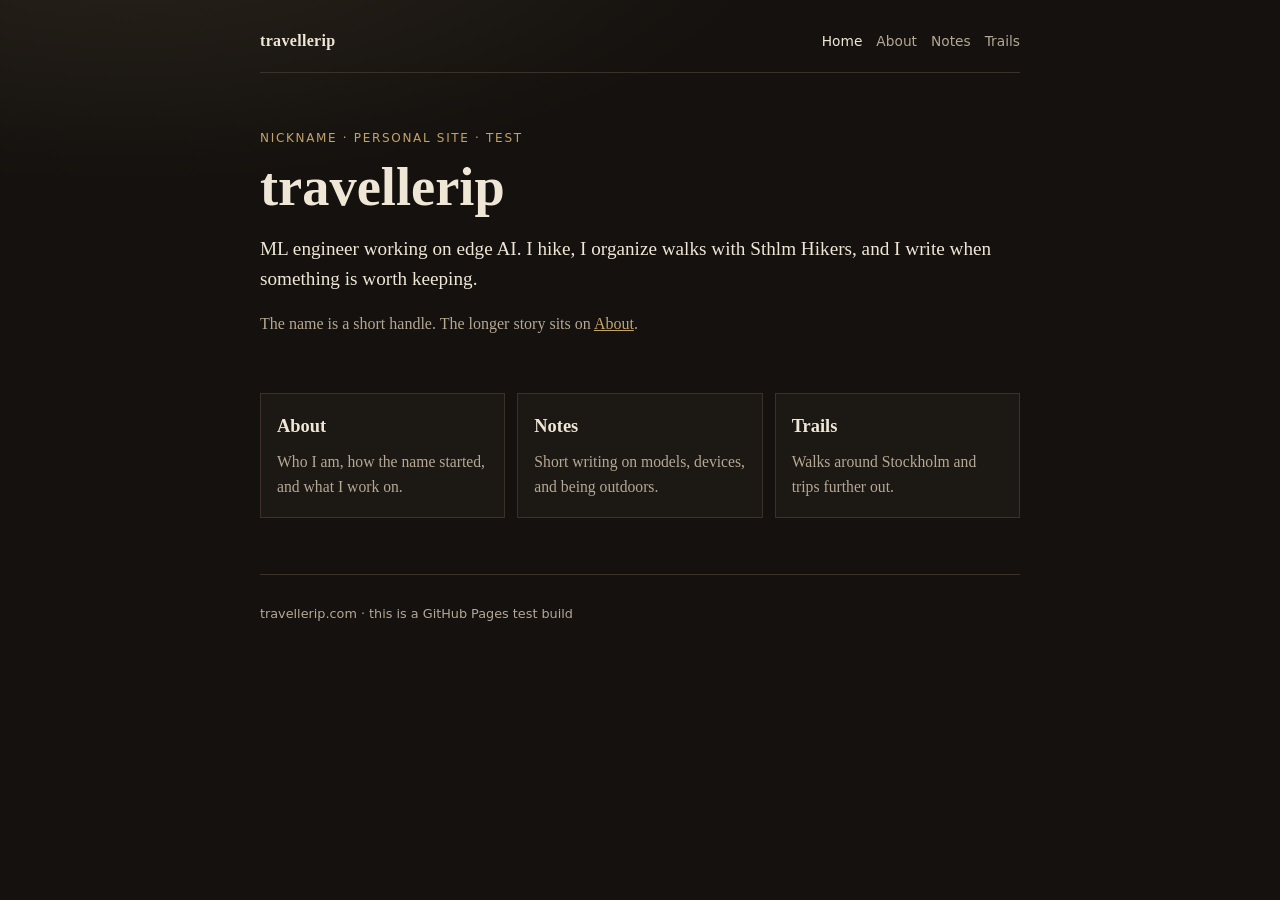
==== index.html @ 00bb933c "Add first travellerip personal site for GitHub Pages. Co-authored-by: Cursor <cursoragent@cursor.com" ====
<!DOCTYPE html>
<html lang="en">
  <head>
    <meta charset="utf-8" />
    <meta name="viewport" content="width=device-width, initial-scale=1" />
    <title>travellerip</title>
    <meta name="description" content="Personal site of travellerip — edge AI, walking, and notes." />
    <link rel="stylesheet" href="styles.css" />
    <link rel="icon" href="favicon.svg" type="image/svg+xml" />
  </head>
  <body>
    <div class="page">
      <header class="site-header">
        <a class="mark" href="index.html">travellerip</a>
        <nav>
          <a aria-current="page" href="index.html">Home</a>
          <a href="about.html">About</a>
          <a href="notes.html">Notes</a>
          <a href="trails.html">Trails</a>
        </nav>
      </header>

      <main>
        <section class="hero">
          <p class="eyebrow">nickname · personal site · test</p>
          <h1>travellerip</h1>
          <p class="lede">
            ML engineer working on edge AI. I hike, I organize walks with
            Sthlm Hikers, and I write when something is worth keeping.
          </p>
          <p class="sub">
            The name is a short handle. The longer story sits on
            <a href="about.html">About</a>.
          </p>
        </section>

        <section class="grid">
          <a class="card" href="about.html">
            <h2>About</h2>
            <p>Who I am, how the name started, and what I work on.</p>
          </a>
          <a class="card" href="notes.html">
            <h2>Notes</h2>
            <p>Short writing on models, devices, and being outdoors.</p>
          </a>
          <a class="card" href="trails.html">
            <h2>Trails</h2>
            <p>Walks around Stockholm and trips further out.</p>
          </a>
        </section>
      </main>

      <footer>
        <p>travellerip.com · this is a GitHub Pages test build</p>
      </footer>
    </div>
  </body>
</html>
---- styles.css ----
:root {
  --bg: #14110e;
  --paper: #1c1814;
  --ink: #efe6d6;
  --muted: #b5a894;
  --line: #3a3228;
  --accent: #c4a36a;
  --accent-2: #6f8f6a;
}

* {
  box-sizing: border-box;
}

html,
body {
  margin: 0;
  padding: 0;
}

body {
  min-height: 100vh;
  background:
    radial-gradient(1200px 500px at 10% -10%, #2a241c 0%, transparent 55%),
    var(--bg);
  color: var(--ink);
  font-family: "Iowan Old Style", "Palatino Linotype", Palatino, Georgia, serif;
  line-height: 1.6;
}

.page {
  width: min(760px, calc(100% - 40px));
  margin: 0 auto;
  padding: 28px 0 56px;
}

.site-header {
  display: flex;
  align-items: baseline;
  justify-content: space-between;
  gap: 16px;
  padding-bottom: 18px;
  border-bottom: 1px solid var(--line);
}

.mark {
  font-weight: 700;
  letter-spacing: 0.02em;
  color: var(--ink);
  text-decoration: none;
}

nav {
  display: flex;
  flex-wrap: wrap;
  gap: 14px;
  font-family: ui-sans-serif, system-ui, sans-serif;
  font-size: 0.86rem;
}

nav a {
  color: var(--muted);
  text-decoration: none;
}

nav a[aria-current="page"],
nav a:hover {
  color: var(--ink);
}

.hero {
  padding: 56px 0 28px;
}

.eyebrow {
  margin: 0 0 10px;
  font-family: ui-sans-serif, system-ui, sans-serif;
  font-size: 0.75rem;
  letter-spacing: 0.14em;
  text-transform: uppercase;
  color: var(--accent);
}

h1 {
  margin: 0 0 16px;
  font-size: clamp(2.2rem, 6vw, 3.4rem);
  line-height: 1.1;
  font-weight: 600;
}

.lede {
  margin: 0 0 14px;
  font-size: 1.2rem;
  color: var(--ink);
}

.sub,
.muted,
footer {
  color: var(--muted);
}

.sub a,
.prose a,
.card {
  color: var(--accent);
}

.grid {
  display: grid;
  grid-template-columns: repeat(auto-fit, minmax(190px, 1fr));
  gap: 12px;
  margin-top: 12px;
}

.card {
  display: block;
  padding: 18px 16px;
  background: var(--paper);
  border: 1px solid var(--line);
  text-decoration: none;
  color: var(--ink);
}

.card h2 {
  margin: 0 0 8px;
  font-size: 1.15rem;
}

.card p {
  margin: 0;
  color: var(--muted);
  font-size: 0.98rem;
}

.prose {
  padding-top: 40px;
}

.prose h2 {
  margin-top: 36px;
  font-size: 1.25rem;
}

.note {
  padding: 12px 14px;
  border-left: 3px solid var(--accent-2);
  background: #1a2018;
  color: #d5dcc8;
}

.links,
.list {
  padding-left: 18px;
}

.list li {
  margin: 12px 0;
}

.list .muted {
  display: block;
  font-family: ui-sans-serif, system-ui, sans-serif;
  font-size: 0.75rem;
  letter-spacing: 0.08em;
  text-transform: uppercase;
}

footer {
  margin-top: 56px;
  padding-top: 16px;
  border-top: 1px solid var(--line);
  font-family: ui-sans-serif, system-ui, sans-serif;
  font-size: 0.8rem;
}

@media (max-width: 560px) {
  .site-header {
    flex-direction: column;
  }
}
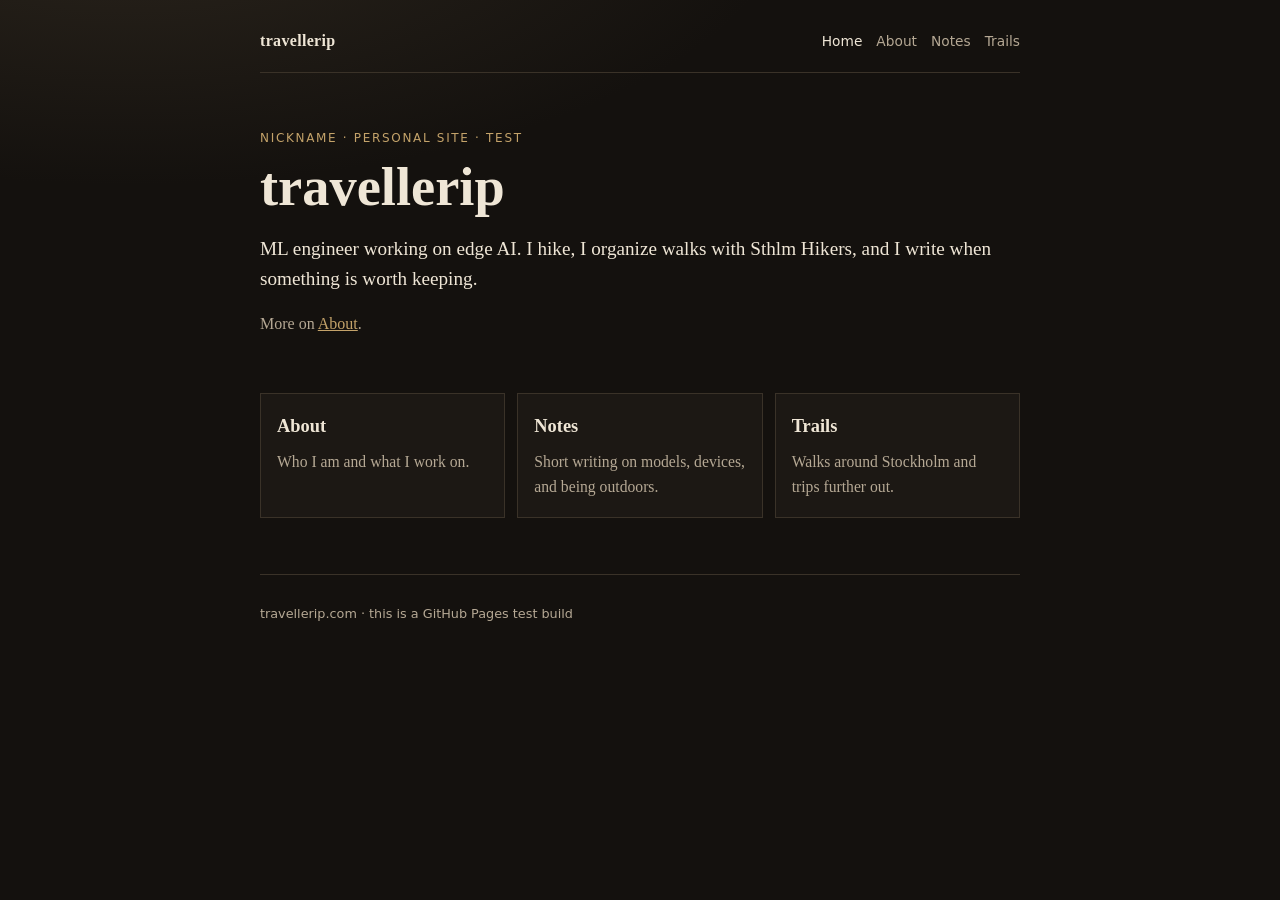
==== commit b1a36850: "Remove personal backstory from the About page. Co-authored-by: Cursor <cursoragent@cursor.com>" ====
--- a/index.html
+++ b/index.html
@@ -29,15 +29,14 @@
             Sthlm Hikers, and I write when something is worth keeping.
           </p>
           <p class="sub">
-            The name is a short handle. The longer story sits on
-            <a href="about.html">About</a>.
+            More on <a href="about.html">About</a>.
           </p>
         </section>
 
         <section class="grid">
           <a class="card" href="about.html">
             <h2>About</h2>
-            <p>Who I am, how the name started, and what I work on.</p>
+            <p>Who I am and what I work on.</p>
           </a>
           <a class="card" href="notes.html">
             <h2>Notes</h2>
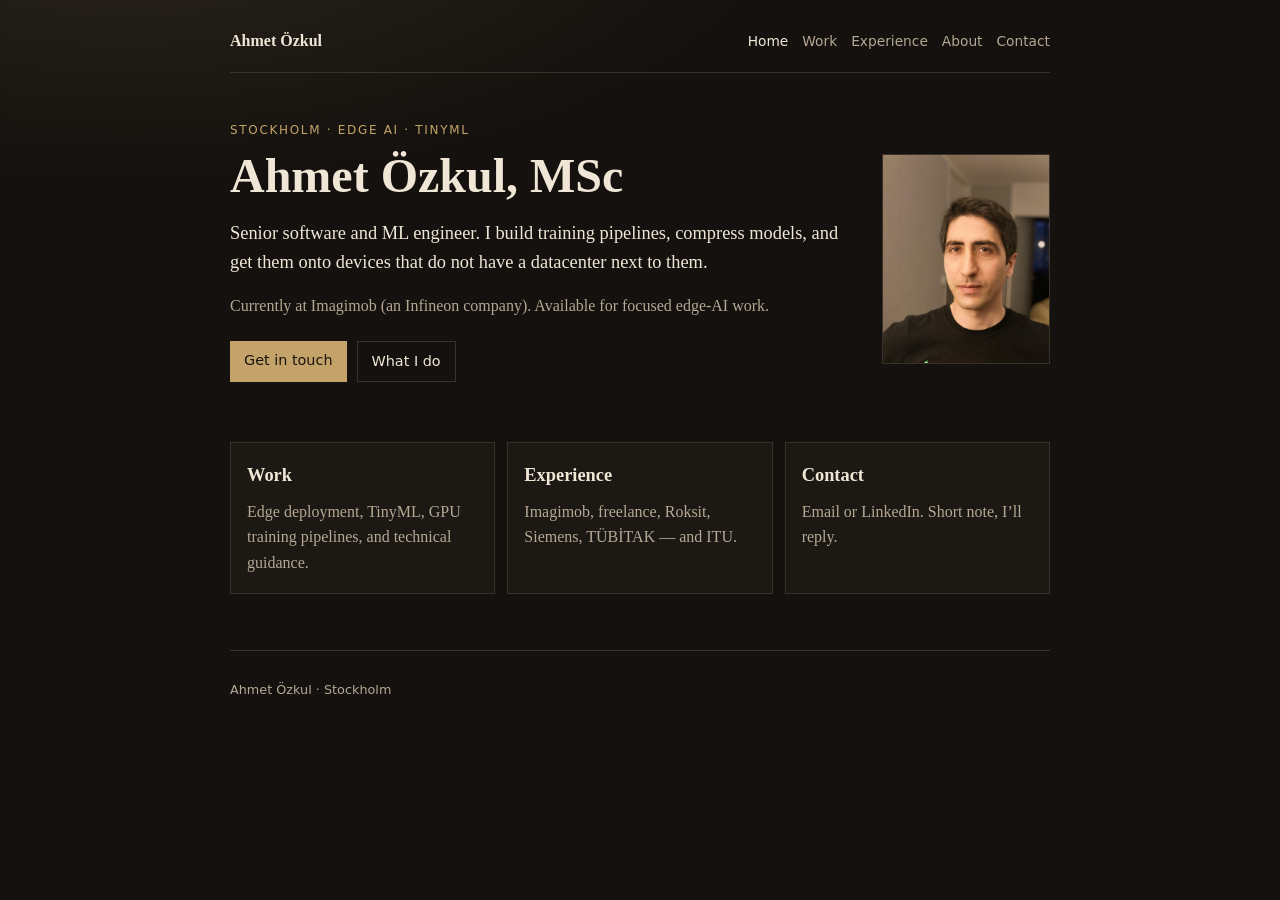
==== commit 40d98ff9: "Rebuild the site as a professional Ahmet Özkul page from the CV. Co-authored-by: Cursor <cursoragent" ====
--- a/index.html
+++ b/index.html
@@ -3,54 +3,64 @@
   <head>
     <meta charset="utf-8" />
     <meta name="viewport" content="width=device-width, initial-scale=1" />
-    <title>travellerip</title>
-    <meta name="description" content="Personal site of travellerip — edge AI, walking, and notes." />
+    <title>Ahmet Özkul — Edge AI &amp; ML Engineer</title>
+    <meta name="description" content="Ahmet Özkul, MSc. Senior software / ML engineer in Stockholm. Edge AI, TinyML, and production ML pipelines." />
     <link rel="stylesheet" href="styles.css" />
     <link rel="icon" href="favicon.svg" type="image/svg+xml" />
   </head>
   <body>
     <div class="page">
       <header class="site-header">
-        <a class="mark" href="index.html">travellerip</a>
+        <a class="mark" href="index.html">Ahmet Özkul</a>
         <nav>
           <a aria-current="page" href="index.html">Home</a>
+          <a href="work.html">Work</a>
+          <a href="experience.html">Experience</a>
           <a href="about.html">About</a>
-          <a href="notes.html">Notes</a>
-          <a href="trails.html">Trails</a>
+          <a href="contact.html">Contact</a>
         </nav>
       </header>
 
       <main>
-        <section class="hero">
-          <p class="eyebrow">nickname · personal site · test</p>
-          <h1>travellerip</h1>
-          <p class="lede">
-            ML engineer working on edge AI. I hike, I organize walks with
-            Sthlm Hikers, and I write when something is worth keeping.
-          </p>
-          <p class="sub">
-            More on <a href="about.html">About</a>.
-          </p>
+        <section class="hero hero-split">
+          <div>
+            <p class="eyebrow">Stockholm · Edge AI · TinyML</p>
+            <h1>Ahmet Özkul, MSc</h1>
+            <p class="lede">
+              Senior software and ML engineer. I build training pipelines,
+              compress models, and get them onto devices that do not have a
+              datacenter next to them.
+            </p>
+            <p class="sub">
+              Currently at Imagimob (an Infineon company). Available for
+              focused edge-AI work.
+            </p>
+            <p class="actions">
+              <a class="btn" href="contact.html">Get in touch</a>
+              <a class="btn ghost" href="work.html">What I do</a>
+            </p>
+          </div>
+          <img class="portrait" src="photo.jpg" alt="Portrait of Ahmet Özkul" width="280" height="350" />
         </section>
 
         <section class="grid">
-          <a class="card" href="about.html">
-            <h2>About</h2>
-            <p>Who I am and what I work on.</p>
+          <a class="card" href="work.html">
+            <h2>Work</h2>
+            <p>Edge deployment, TinyML, GPU training pipelines, and technical guidance.</p>
           </a>
-          <a class="card" href="notes.html">
-            <h2>Notes</h2>
-            <p>Short writing on models, devices, and being outdoors.</p>
+          <a class="card" href="experience.html">
+            <h2>Experience</h2>
+            <p>Imagimob, freelance, Roksit, Siemens, TÜBİTAK — and ITU.</p>
           </a>
-          <a class="card" href="trails.html">
-            <h2>Trails</h2>
-            <p>Walks around Stockholm and trips further out.</p>
+          <a class="card" href="contact.html">
+            <h2>Contact</h2>
+            <p>Email or LinkedIn. Short note, I’ll reply.</p>
           </a>
         </section>
       </main>
 
       <footer>
-        <p>travellerip.com · this is a GitHub Pages test build</p>
+        <p>Ahmet Özkul · Stockholm</p>
       </footer>
     </div>
   </body>
--- a/styles.css
+++ b/styles.css
@@ -5,15 +5,11 @@
   --muted: #b5a894;
   --line: #3a3228;
   --accent: #c4a36a;
-  --accent-2: #6f8f6a;
 }
 
-* {
-  box-sizing: border-box;
-}
+* { box-sizing: border-box; }
 
-html,
-body {
+html, body {
   margin: 0;
   padding: 0;
 }
@@ -29,7 +25,7 @@
 }
 
 .page {
-  width: min(760px, calc(100% - 40px));
+  width: min(820px, calc(100% - 40px));
   margin: 0 auto;
   padding: 28px 0 56px;
 }
@@ -45,7 +41,6 @@
 
 .mark {
   font-weight: 700;
-  letter-spacing: 0.02em;
   color: var(--ink);
   text-decoration: none;
 }
@@ -68,8 +63,21 @@
   color: var(--ink);
 }
 
-.hero {
-  padding: 56px 0 28px;
+.hero { padding: 48px 0 24px; }
+
+.hero-split {
+  display: grid;
+  grid-template-columns: 1fr auto;
+  gap: 32px;
+  align-items: center;
+}
+
+.portrait {
+  width: 168px;
+  height: 210px;
+  object-fit: cover;
+  object-position: top;
+  border: 1px solid var(--line);
 }
 
 .eyebrow {
@@ -83,34 +91,48 @@
 
 h1 {
   margin: 0 0 16px;
-  font-size: clamp(2.2rem, 6vw, 3.4rem);
+  font-size: clamp(2rem, 5vw, 3rem);
   line-height: 1.1;
   font-weight: 600;
 }
 
 .lede {
   margin: 0 0 14px;
-  font-size: 1.2rem;
-  color: var(--ink);
+  font-size: 1.15rem;
 }
 
-.sub,
-.muted,
-footer {
-  color: var(--muted);
+.sub, .muted, footer { color: var(--muted); }
+
+a { color: var(--accent); }
+
+.actions {
+  display: flex;
+  flex-wrap: wrap;
+  gap: 10px;
+  margin-top: 22px;
 }
 
-.sub a,
-.prose a,
-.card {
-  color: var(--accent);
+.btn {
+  display: inline-block;
+  padding: 8px 14px;
+  background: var(--accent);
+  color: #1a140c;
+  text-decoration: none;
+  font-family: ui-sans-serif, system-ui, sans-serif;
+  font-size: 0.9rem;
+}
+
+.btn.ghost {
+  background: transparent;
+  color: var(--ink);
+  border: 1px solid var(--line);
 }
 
 .grid {
   display: grid;
   grid-template-columns: repeat(auto-fit, minmax(190px, 1fr));
   gap: 12px;
-  margin-top: 12px;
+  margin-top: 20px;
 }
 
 .card {
@@ -122,49 +144,45 @@
   color: var(--ink);
 }
 
-.card h2 {
-  margin: 0 0 8px;
-  font-size: 1.15rem;
+.card h2 { margin: 0 0 8px; font-size: 1.15rem; }
+.card p { margin: 0; color: var(--muted); }
+
+.prose { padding-top: 40px; }
+.prose h2 { margin-top: 32px; font-size: 1.25rem; }
+
+.offers article {
+  padding: 4px 0 8px;
 }
 
-.card p {
-  margin: 0;
-  color: var(--muted);
-  font-size: 0.98rem;
+.job {
+  margin: 28px 0;
+  padding-bottom: 8px;
+  border-bottom: 1px solid var(--line);
 }
 
-.prose {
-  padding-top: 40px;
+.job h2 {
+  margin: 0 0 4px;
+  font-size: 1.2rem;
 }
 
-.prose h2 {
-  margin-top: 36px;
-  font-size: 1.25rem;
+.job h2 span {
+  font-weight: 400;
+  color: var(--muted);
 }
 
-.note {
-  padding: 12px 14px;
-  border-left: 3px solid var(--accent-2);
-  background: #1a2018;
-  color: #d5dcc8;
-}
+.job .muted { margin: 0 0 10px; font-family: ui-sans-serif, system-ui, sans-serif; font-size: 0.85rem; }
 
-.links,
-.list {
-  padding-left: 18px;
-}
-
-.list li {
-  margin: 12px 0;
-}
-
+.list { padding-left: 18px; }
+.list li { margin: 12px 0; }
 .list .muted {
   display: block;
   font-family: ui-sans-serif, system-ui, sans-serif;
   font-size: 0.75rem;
-  letter-spacing: 0.08em;
+  letter-spacing: 0.06em;
   text-transform: uppercase;
 }
+
+.links { padding-left: 18px; }
 
 footer {
   margin-top: 56px;
@@ -174,8 +192,8 @@
   font-size: 0.8rem;
 }
 
-@media (max-width: 560px) {
-  .site-header {
-    flex-direction: column;
-  }
+@media (max-width: 640px) {
+  .site-header { flex-direction: column; }
+  .hero-split { grid-template-columns: 1fr; }
+  .portrait { width: 132px; height: 165px; }
 }
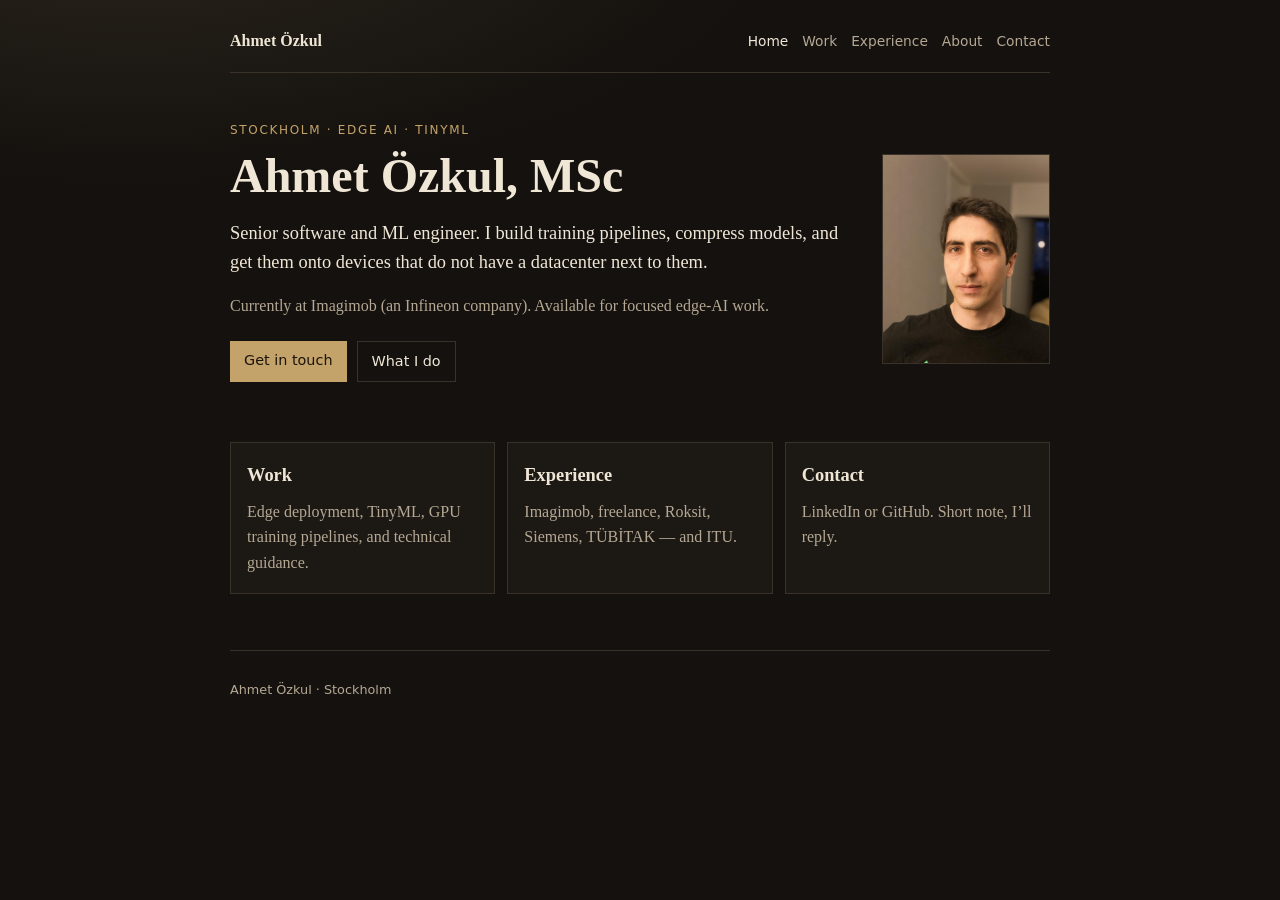
==== commit aeb3eb65: "Remove customer/accelerator mentions and hide email on the site. Co-authored-by: Cursor <cursoragent" ====
--- a/index.html
+++ b/index.html
@@ -54,7 +54,7 @@
           </a>
           <a class="card" href="contact.html">
             <h2>Contact</h2>
-            <p>Email or LinkedIn. Short note, I’ll reply.</p>
+            <p>LinkedIn or GitHub. Short note, I’ll reply.</p>
           </a>
         </section>
       </main>
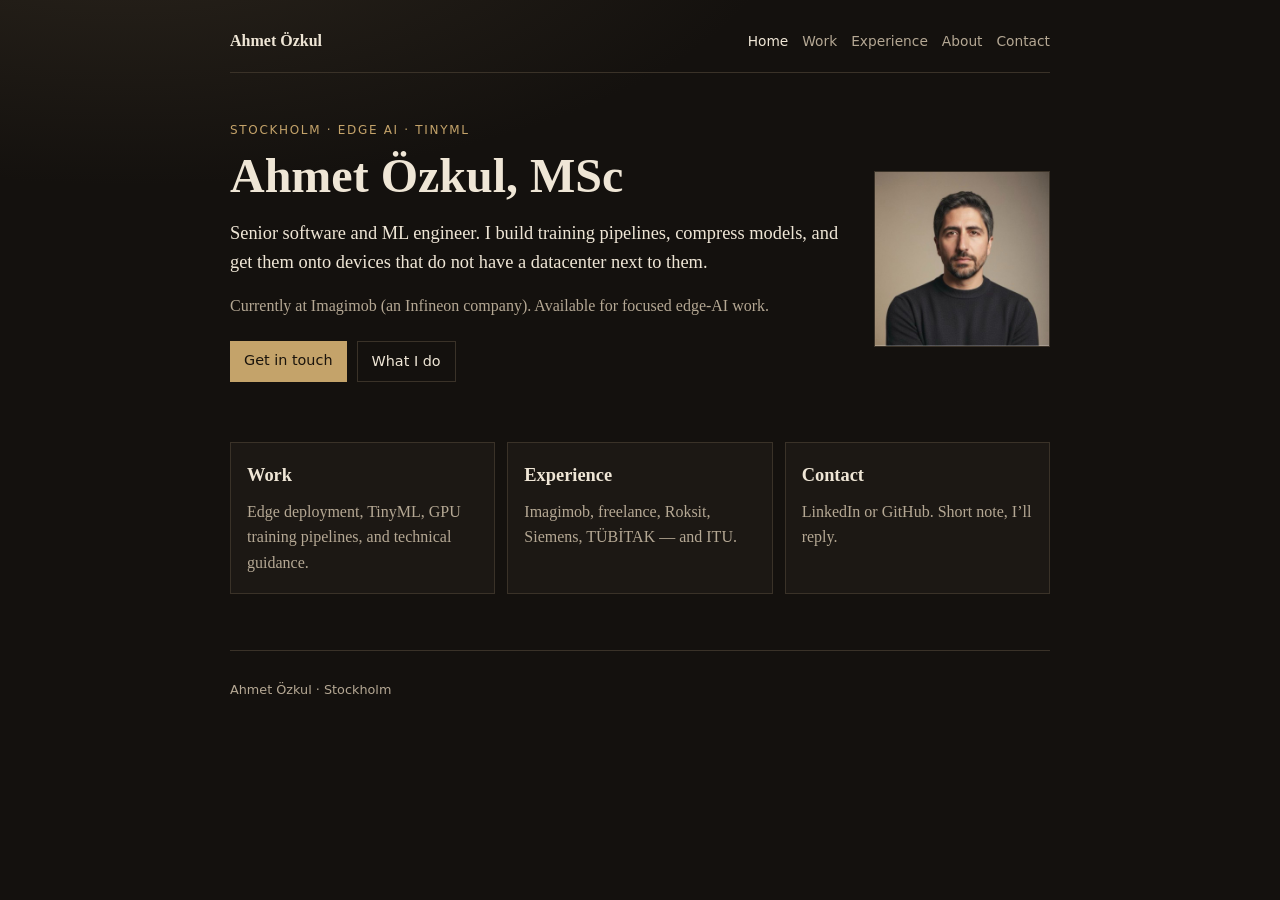
==== commit 87328f28: "Use the LinkedIn headshot on the homepage. Co-authored-by: Cursor <cursoragent@cursor.com>" ====
--- a/index.html
+++ b/index.html
@@ -40,7 +40,7 @@
               <a class="btn ghost" href="work.html">What I do</a>
             </p>
           </div>
-          <img class="portrait" src="photo.jpg" alt="Portrait of Ahmet Özkul" width="280" height="350" />
+          <img class="portrait" src="photo.jpg" alt="Portrait of Ahmet Özkul" width="400" height="400" />
         </section>
 
         <section class="grid">
--- a/styles.css
+++ b/styles.css
@@ -73,8 +73,8 @@
 }
 
 .portrait {
-  width: 168px;
-  height: 210px;
+  width: 176px;
+  height: 176px;
   object-fit: cover;
   object-position: top;
   border: 1px solid var(--line);
@@ -195,5 +195,5 @@
 @media (max-width: 640px) {
   .site-header { flex-direction: column; }
   .hero-split { grid-template-columns: 1fr; }
-  .portrait { width: 132px; height: 165px; }
+  .portrait { width: 128px; height: 128px; }
 }
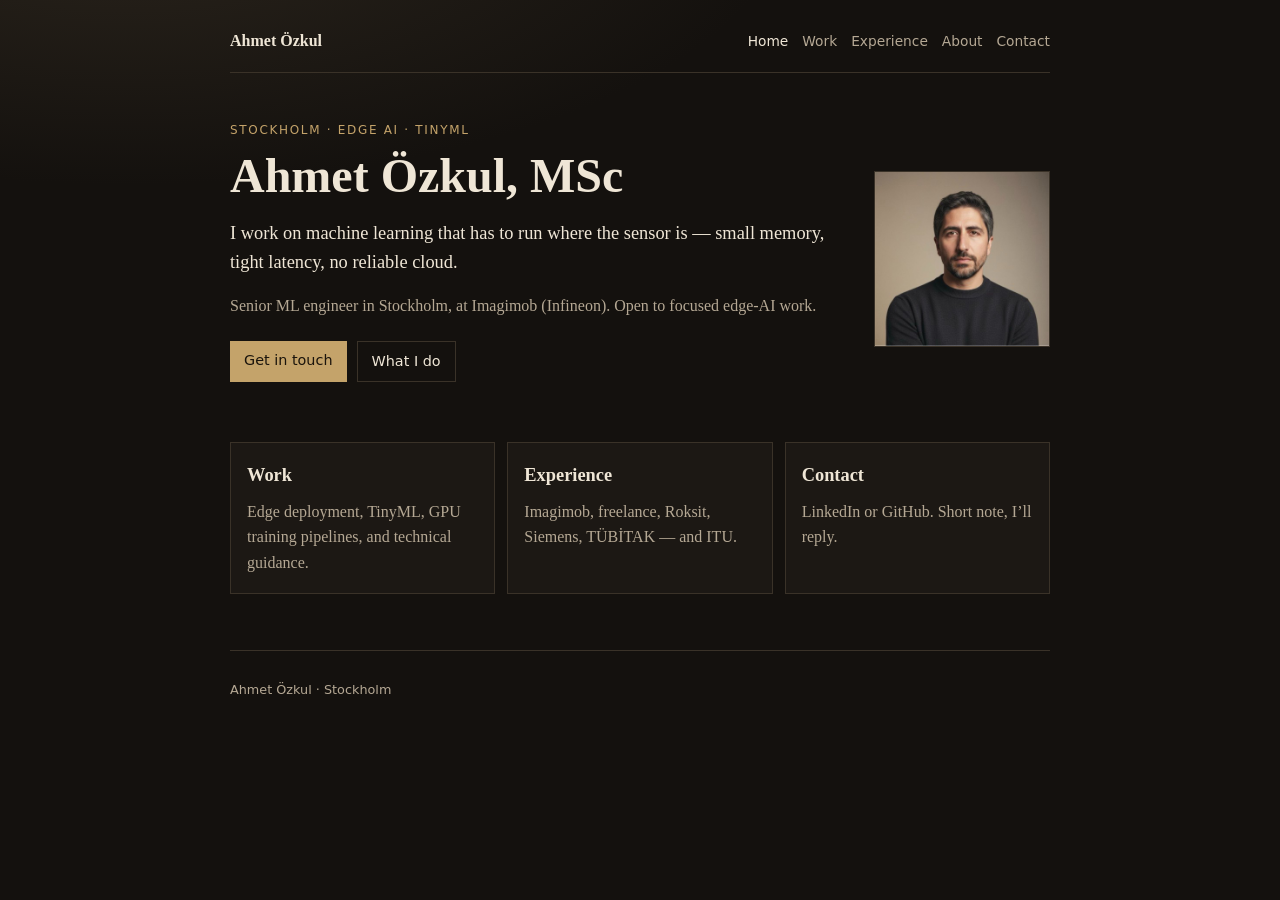
==== commit bc7ab06a: "Rewrite the intro, drop certificates and Linz, add interests. Co-authored-by: Cursor <cursoragent@cu" ====
--- a/index.html
+++ b/index.html
@@ -27,13 +27,12 @@
             <p class="eyebrow">Stockholm · Edge AI · TinyML</p>
             <h1>Ahmet Özkul, MSc</h1>
             <p class="lede">
-              Senior software and ML engineer. I build training pipelines,
-              compress models, and get them onto devices that do not have a
-              datacenter next to them.
+              I work on machine learning that has to run where the sensor is —
+              small memory, tight latency, no reliable cloud.
             </p>
             <p class="sub">
-              Currently at Imagimob (an Infineon company). Available for
-              focused edge-AI work.
+              Senior ML engineer in Stockholm, at Imagimob (Infineon).
+              Open to focused edge-AI work.
             </p>
             <p class="actions">
               <a class="btn" href="contact.html">Get in touch</a>
